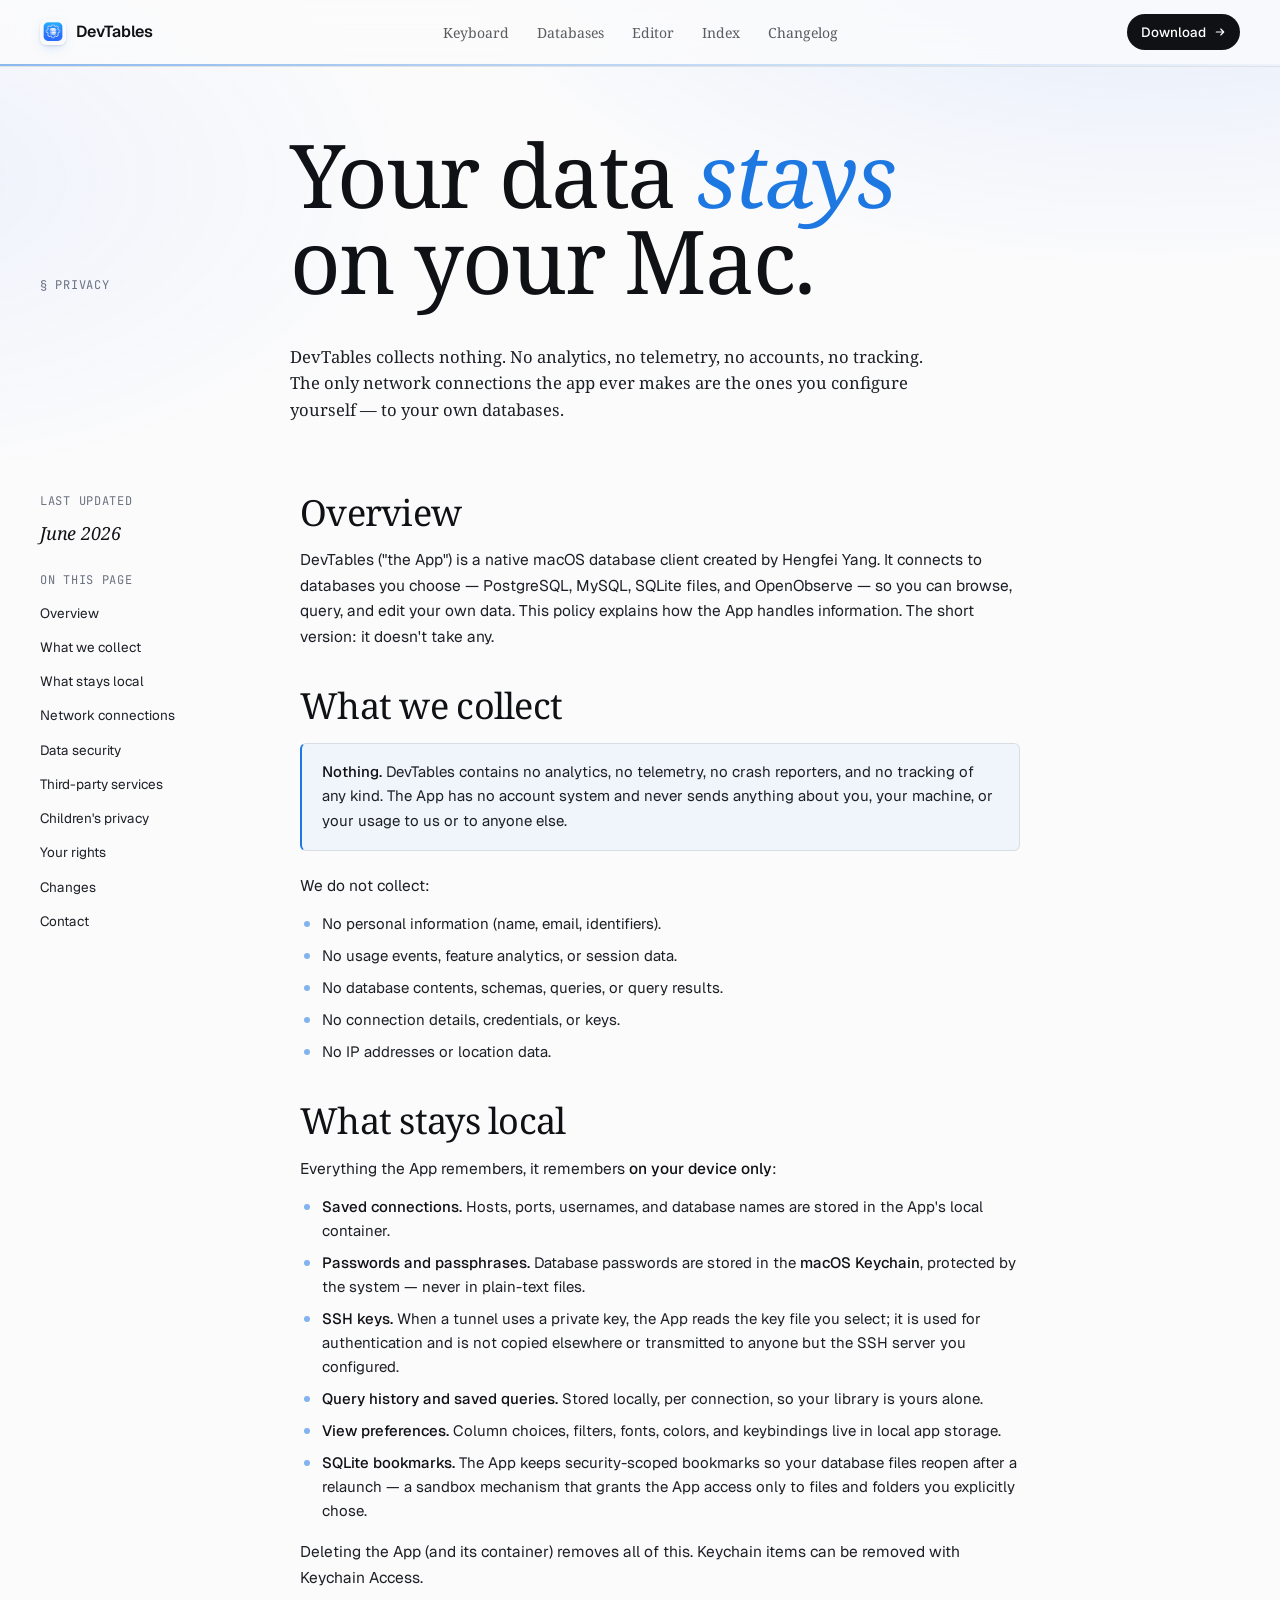
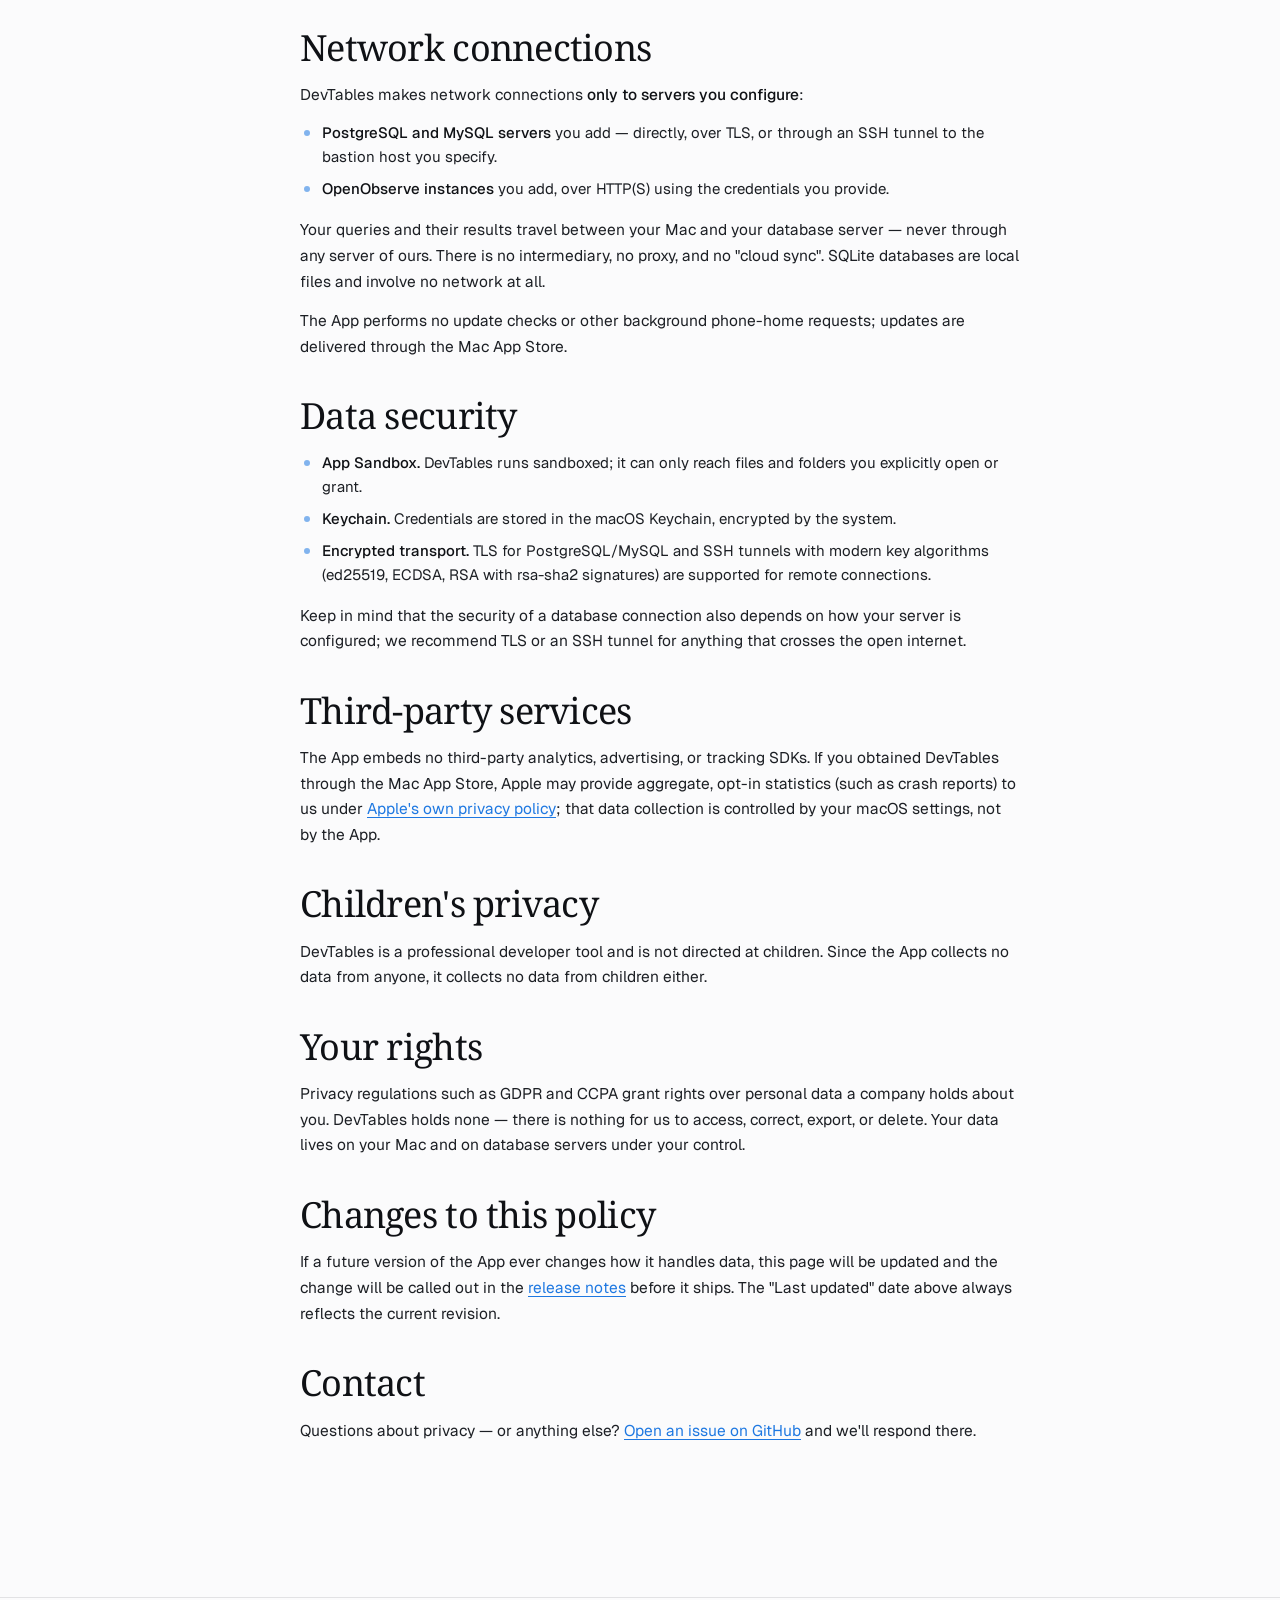
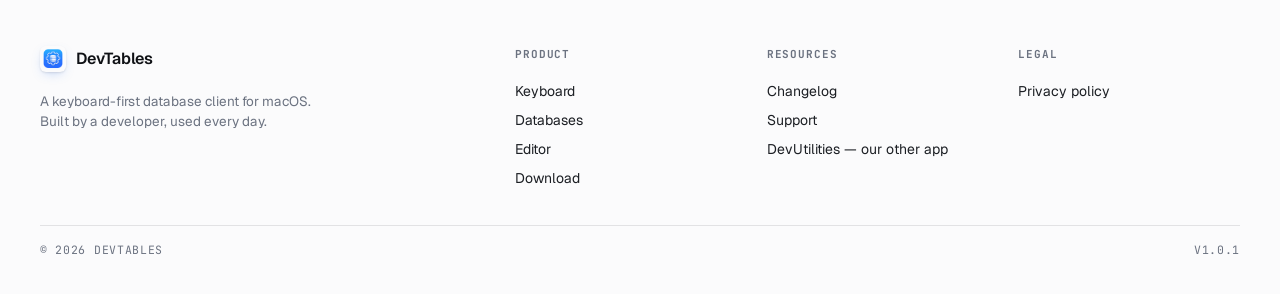
==== privacy_policy.html @ 797a435f "release website" ====
<!doctype html>
<html lang="en">
<head>
  <meta charset="utf-8" />
  <meta name="viewport" content="width=device-width, initial-scale=1" />
  <title>Privacy Policy — DevTables</title>
  <link rel="icon" type="image/png" href="images/favicon.png" />
  <meta name="description" content="Privacy Policy for DevTables — the app collects nothing. Your connections, queries, and data stay on your Mac." />

  <link rel="preconnect" href="https://fonts.googleapis.com" />
  <link rel="preconnect" href="https://fonts.gstatic.com" crossorigin />
  <link rel="stylesheet" href="https://fonts.googleapis.com/css2?family=Noto+Serif:ital,wght@0,400..700;1,400..700&family=Geist:wght@400;500;600&family=JetBrains+Mono:wght@400;500&display=swap" />
  <link rel="stylesheet" href="css/style.css" />
</head>
<body>
  <!-- ─── Nav ─────────────────────────────────────────────────────────── -->
  <header class="nav nav-static">
    <div class="nav-inner">
      <a href="index.html" class="logo" aria-label="DevTables home">
        <img src="images/icon.png" alt="" width="26" height="26" class="logo-img" />
        <span>DevTables</span>
      </a>
      <nav class="nav-links" aria-label="Primary">
        <a href="index.html#keyboard">Keyboard</a>
        <a href="index.html#databases">Databases</a>
        <a href="index.html#editor">Editor</a>
        <a href="index.html#features">Index</a>
        <a href="release-notes.html">Changelog</a>
      </nav>
      <div class="nav-cta">
        <a href="index.html#download" class="nav-pill">
          <span>Download</span>
          <svg viewBox="0 0 16 16" width="12" height="12" aria-hidden="true">
            <path d="M3 8h10M9 4l4 4-4 4" stroke="currentColor" stroke-width="1.5" fill="none" stroke-linecap="round" stroke-linejoin="round" />
          </svg>
        </a>
      </div>
    </div>
    <div class="nav-progress"></div>
  </header>

  <!-- ─── Page head ───────────────────────────────────────────────────── -->
  <section class="page-head">
    <div class="page-eyebrow">§ Privacy</div>
    <h1 class="page-h">Your data <em>stays</em> on your Mac.</h1>
  </section>
  <div class="page-sub">
    <div></div>
    <p>DevTables collects nothing. No analytics, no telemetry, no accounts, no tracking. The only network connections the app ever makes are the ones you configure yourself — to your own databases.</p>
  </div>

  <main class="page-body">
    <div class="prose">

      <!-- ── Sticky TOC ──────────────────────────────────────────── -->
      <aside class="prose-aside" aria-label="On this page">
        <span class="aside-h">Last updated</span>
        <span style="color:var(--ink); text-transform:none; font-family:var(--serif); font-style:italic; font-size:18px; letter-spacing:-0.01em;">June 2026</span>
        <span class="aside-h" style="margin-top:18px;">On this page</span>
        <a href="#overview">Overview</a>
        <a href="#collection">What we collect</a>
        <a href="#local">What stays local</a>
        <a href="#network">Network connections</a>
        <a href="#security">Data security</a>
        <a href="#third">Third-party services</a>
        <a href="#children">Children's privacy</a>
        <a href="#rights">Your rights</a>
        <a href="#changes">Changes</a>
        <a href="#contact">Contact</a>
      </aside>

      <!-- ── Body ────────────────────────────────────────────────── -->
      <div class="prose-content">

        <h2 id="overview">Overview</h2>
        <p>DevTables ("the App") is a native macOS database client created by Hengfei Yang. It connects to databases you choose — PostgreSQL, MySQL, SQLite files, and OpenObserve — so you can browse, query, and edit your own data. This policy explains how the App handles information. The short version: it doesn't take any.</p>

        <h2 id="collection">What we collect</h2>
        <div class="prose-callout">
          <p><strong>Nothing.</strong> DevTables contains no analytics, no telemetry, no crash reporters, and no tracking of any kind. The App has no account system and never sends anything about you, your machine, or your usage to us or to anyone else.</p>
        </div>
        <p>We do not collect:</p>
        <ul>
          <li>No personal information (name, email, identifiers).</li>
          <li>No usage events, feature analytics, or session data.</li>
          <li>No database contents, schemas, queries, or query results.</li>
          <li>No connection details, credentials, or keys.</li>
          <li>No IP addresses or location data.</li>
        </ul>

        <h2 id="local">What stays local</h2>
        <p>Everything the App remembers, it remembers <strong>on your device only</strong>:</p>
        <ul>
          <li><strong>Saved connections.</strong> Hosts, ports, usernames, and database names are stored in the App's local container.</li>
          <li><strong>Passwords and passphrases.</strong> Database passwords are stored in the <strong>macOS Keychain</strong>, protected by the system — never in plain-text files.</li>
          <li><strong>SSH keys.</strong> When a tunnel uses a private key, the App reads the key file you select; it is used for authentication and is not copied elsewhere or transmitted to anyone but the SSH server you configured.</li>
          <li><strong>Query history and saved queries.</strong> Stored locally, per connection, so your library is yours alone.</li>
          <li><strong>View preferences.</strong> Column choices, filters, fonts, colors, and keybindings live in local app storage.</li>
          <li><strong>SQLite bookmarks.</strong> The App keeps security-scoped bookmarks so your database files reopen after a relaunch — a sandbox mechanism that grants the App access only to files and folders you explicitly chose.</li>
        </ul>
        <p>Deleting the App (and its container) removes all of this. Keychain items can be removed with Keychain Access.</p>

        <h2 id="network">Network connections</h2>
        <p>DevTables makes network connections <strong>only to servers you configure</strong>:</p>
        <ul>
          <li><strong>PostgreSQL and MySQL servers</strong> you add — directly, over TLS, or through an SSH tunnel to the bastion host you specify.</li>
          <li><strong>OpenObserve instances</strong> you add, over HTTP(S) using the credentials you provide.</li>
        </ul>
        <p>Your queries and their results travel between your Mac and your database server — never through any server of ours. There is no intermediary, no proxy, and no "cloud sync". SQLite databases are local files and involve no network at all.</p>
        <p>The App performs no update checks or other background phone-home requests; updates are delivered through the Mac App Store.</p>

        <h2 id="security">Data security</h2>
        <ul>
          <li><strong>App Sandbox.</strong> DevTables runs sandboxed; it can only reach files and folders you explicitly open or grant.</li>
          <li><strong>Keychain.</strong> Credentials are stored in the macOS Keychain, encrypted by the system.</li>
          <li><strong>Encrypted transport.</strong> TLS for PostgreSQL/MySQL and SSH tunnels with modern key algorithms (ed25519, ECDSA, RSA with rsa-sha2 signatures) are supported for remote connections.</li>
        </ul>
        <p>Keep in mind that the security of a database connection also depends on how your server is configured; we recommend TLS or an SSH tunnel for anything that crosses the open internet.</p>

        <h2 id="third">Third-party services</h2>
        <p>The App embeds no third-party analytics, advertising, or tracking SDKs. If you obtained DevTables through the Mac App Store, Apple may provide aggregate, opt-in statistics (such as crash reports) to us under <a href="https://www.apple.com/legal/privacy/">Apple's own privacy policy</a>; that data collection is controlled by your macOS settings, not by the App.</p>

        <h2 id="children">Children's privacy</h2>
        <p>DevTables is a professional developer tool and is not directed at children. Since the App collects no data from anyone, it collects no data from children either.</p>

        <h2 id="rights">Your rights</h2>
        <p>Privacy regulations such as GDPR and CCPA grant rights over personal data a company holds about you. DevTables holds none — there is nothing for us to access, correct, export, or delete. Your data lives on your Mac and on database servers under your control.</p>

        <h2 id="changes">Changes to this policy</h2>
        <p>If a future version of the App ever changes how it handles data, this page will be updated and the change will be called out in the <a href="release-notes.html">release notes</a> before it ships. The "Last updated" date above always reflects the current revision.</p>

        <h2 id="contact">Contact</h2>
        <p>Questions about privacy — or anything else? <a href="https://github.com/hengfeiyang/DevTables/issues">Open an issue on GitHub</a> and we'll respond there.</p>

      </div>
    </div>
  </main>

  <!-- ─── Footer ──────────────────────────────────────────────────────── -->
  <footer class="foot">
    <div class="foot-inner">
      <div class="foot-brand">
        <a href="index.html" class="logo">
          <img src="images/icon.png" alt="" width="26" height="26" class="logo-img" />
          <span>DevTables</span>
        </a>
        <p>A keyboard-first database client for macOS.<br />Built by a developer, used every day.</p>
      </div>
      <div class="foot-cols">
        <div>
          <h5>Product</h5>
          <a href="index.html#keyboard">Keyboard</a>
          <a href="index.html#databases">Databases</a>
          <a href="index.html#editor">Editor</a>
          <a href="index.html#download">Download</a>
        </div>
        <div>
          <h5>Resources</h5>
          <a href="release-notes.html">Changelog</a>
          <a href="https://github.com/hengfeiyang/DevTables/issues">Support</a>
          <a href="https://apps.apple.com/app/devutilities/id6753612551">DevUtilities — our other app</a>
        </div>
        <div>
          <h5>Legal</h5>
          <a href="privacy_policy.html">Privacy policy</a>
        </div>
      </div>
    </div>
    <div class="foot-rule"></div>
    <div class="foot-bottom">
      <span>© 2026 DevTables</span>
      <span>v1.0.1</span>
    </div>
  </footer>

  <script src="js/main.js"></script>
</body>
</html>
---- css/style.css ----
/* ─── DevTables · Editorial, keyboard-first ────────────────────────────── */

:root {
  --bg:        #fbfbfc;
  --bg-2:      #f3f4f6;
  --bg-3:      #ebecef;
  --ink:       #0f1115;
  --ink-2:     #1c1f24;
  --muted:     #6b7280;
  --hair:      rgba(15, 17, 21, 0.10);
  --hair-2:    rgba(15, 17, 21, 0.05);
  --paper:     #ffffff;
  --accent:    oklch(58% 0.18 256);
  --accent-2:  oklch(47% 0.17 256);
  --ok:        oklch(62% 0.15 155);
  --serif:     "Noto Serif", "Cambria", "Iowan Old Style", Georgia, serif;
  --sans:      "Geist", -apple-system, BlinkMacSystemFont, "Helvetica Neue", sans-serif;
  --mono:      "JetBrains Mono", ui-monospace, "SF Mono", Menlo, monospace;
  --rad: 15px;
}

* { box-sizing: border-box; }
html, body { margin: 0; padding: 0; }
body {
  background: var(--bg);
  color: var(--ink);
  font-family: var(--serif);
  font-size: 17px;
  line-height: 1.5;
  font-feature-settings: "ss01", "cv11";
  -webkit-font-smoothing: antialiased;
  text-rendering: optimizeLegibility;
  overflow-x: hidden;
}
::selection { background: var(--accent); color: var(--paper); }

body::before {
  content: "";
  position: fixed;
  inset: 0;
  pointer-events: none;
  background:
    radial-gradient(1200px 600px at 90% -10%, rgba(56, 124, 240, 0.12), transparent 60%),
    radial-gradient(900px 500px at -10% 20%, rgba(56, 124, 240, 0.07), transparent 60%);
  z-index: 0;
}
main { position: relative; z-index: 1; }

/* ─── Keycaps ───────────────────────────────────────────────────────────── */
kbd, .kbd {
  display: inline-block;
  font-family: var(--mono);
  font-size: 11px;
  line-height: 1;
  color: var(--ink-2);
  background: var(--paper);
  border: 0.5px solid var(--hair);
  border-bottom-width: 2px;
  border-radius: 5px;
  padding: 4px 6px 3px;
  vertical-align: middle;
  white-space: nowrap;
}

/* ─── Nav ───────────────────────────────────────────────────────────────── */
.nav {
  position: sticky;
  top: 0;
  z-index: 50;
  backdrop-filter: blur(18px) saturate(140%);
  -webkit-backdrop-filter: blur(18px) saturate(140%);
  background: color-mix(in oklab, var(--bg) 78%, transparent);
  border-bottom: 0.5px solid var(--hair);
}
.nav-inner {
  max-width: 1280px;
  margin: 0 auto;
  padding: 14px 40px;
  display: flex; align-items: center; justify-content: space-between; gap: 30px;
}
.logo {
  display: inline-flex; align-items: center; gap: 10px;
  text-decoration: none; color: var(--ink);
  font-family: var(--sans); font-weight: 600; letter-spacing: -0.005em;
  font-size: 16px;
}
.logo-img {
  border-radius: 6px;
  display: block;
  box-shadow: 0 1px 2px rgba(26,24,21,0.10), 0 4px 12px -4px rgba(56,124,240,0.35);
}
.nav-links {
  display: flex; gap: 28px;
  font-size: 14px;
}
.nav-links a {
  color: var(--ink-2); text-decoration: none;
  opacity: .72; transition: opacity .15s;
}
.nav-links a:hover { opacity: 1; }
.nav-cta { display: flex; align-items: center; gap: 10px; }
.nav-kbd {
  display: inline-flex; align-items: center; gap: 8px;
  border: 0; background: transparent; cursor: pointer;
  font-family: var(--sans); font-size: 13px; color: var(--muted);
  padding: 6px 8px; border-radius: 8px;
  transition: background .15s, color .15s;
}
.nav-kbd:hover { background: var(--bg-2); color: var(--ink); }
.nav-pill {
  display: inline-flex; align-items: center; gap: 8px;
  padding: 8px 14px; border-radius: 999px;
  background: var(--ink); color: var(--paper);
  text-decoration: none; font-family: var(--sans); font-size: 13.5px; font-weight: 500;
  transition: transform .12s, background .12s;
}
.nav-pill:hover { transform: translateY(-1px); background: var(--ink-2); }
.nav-progress {
  height: 2px; background: var(--accent);
  transform-origin: 0 50%; transition: transform .1s linear;
  transform: scaleX(0);
}
.nav-static .nav-progress {
  background: linear-gradient(90deg, var(--accent), color-mix(in oklab, var(--accent) 10%, transparent));
  transform: scaleX(1);
  opacity: 0.5;
}
@media (max-width: 720px) {
  .nav-inner { padding: 12px 22px; }
  .nav-links, .nav-kbd { display: none; }
}

/* ─── Hero ──────────────────────────────────────────────────────────────── */
.hero {
  max-width: 1280px;
  margin: 0 auto;
  padding: 72px 40px 48px;
  display: grid;
  grid-template-columns: 1fr;
  gap: 36px;
  position: relative;
  z-index: 1;
}
.hero-meta {
  display: inline-flex; align-items: center; gap: 8px;
  font-family: var(--mono); font-size: 12px; color: var(--muted);
  text-transform: uppercase; letter-spacing: 0.06em;
}
.hero-meta span { min-width: 0; }
.meta-dot { flex: none; }
.meta-dot {
  width: 7px; height: 7px; border-radius: 50%;
  background: var(--accent);
  box-shadow: 0 0 0 4px color-mix(in oklab, var(--accent) 25%, transparent);
  animation: pulse 2.4s ease-in-out infinite;
}
@keyframes pulse {
  0%, 100% { box-shadow: 0 0 0 4px color-mix(in oklab, var(--accent) 25%, transparent); }
  50%      { box-shadow: 0 0 0 8px color-mix(in oklab, var(--accent) 0%, transparent); }
}
.hero-h {
  font-family: var(--serif);
  font-weight: 400;
  font-size: clamp(44px, 8.2vw, 104px);
  line-height: 1.04;
  letter-spacing: -0.025em;
  margin: 0;
  color: var(--ink);
  text-wrap: balance;
}
.hero-h em {
  font-style: italic;
  color: var(--accent);
}
.hero-sub {
  display: grid; grid-template-columns: minmax(0, 1fr) auto; gap: 40px;
  align-items: end; max-width: 1040px;
  border-top: 0.5px solid var(--hair);
  padding-top: 28px;
}
.hero-sub p {
  margin: 0;
  font-size: clamp(16px, 1.5vw, 19px);
  line-height: 1.55;
  color: var(--ink-2);
  max-width: 580px;
  text-wrap: pretty;
}
.hero-rot {
  display: flex; flex-direction: column; gap: 4px;
  font-family: var(--mono); font-size: 12px;
  text-align: right;
}
.rot-label { color: var(--muted); text-transform: uppercase; letter-spacing: 0.06em; }
.rot-value {
  font-family: var(--serif); font-style: italic; font-size: 22px;
  color: var(--accent); letter-spacing: -0.01em;
  animation: rot-fade .5s ease;
  white-space: nowrap;
}
@keyframes rot-fade {
  from { opacity: 0; transform: translateY(6px); }
  to   { opacity: 1; transform: translateY(0); }
}
.hero-actions { display: flex; flex-wrap: wrap; gap: 14px; align-items: center; }
.btn-primary {
  display: inline-flex; align-items: center; gap: 10px;
  padding: 14px 22px; border-radius: 999px;
  background: var(--ink); color: var(--paper);
  text-decoration: none; font-family: var(--sans); font-weight: 500; font-size: 15px;
  border: 0; cursor: pointer;
  transition: transform .12s, background .12s;
}
.btn-primary:hover { transform: translateY(-1px); background: var(--ink-2); }
.btn-primary.lg { padding: 16px 26px; font-size: 16px; }
.btn-ghost {
  display: inline-flex; align-items: center; gap: 8px;
  padding: 14px 22px; border-radius: 999px;
  border: 0.5px solid var(--hair);
  color: var(--ink); background: transparent;
  text-decoration: none; font-family: var(--sans); font-weight: 500; font-size: 15px; cursor: pointer;
  transition: background .12s, border-color .12s;
}
.btn-ghost:hover { background: var(--bg-2); border-color: rgba(26,24,21,0.22); }
.btn-ghost.lg { padding: 16px 26px; font-size: 16px; }
.btn-ghost .kbd { margin-left: 2px; }

.hero-foot {
  display: grid; grid-template-columns: repeat(4, 1fr);
  gap: 24px;
  border-top: 0.5px solid var(--hair);
  padding-top: 28px;
  margin-top: 8px;
}
.hero-foot > div { display: flex; flex-direction: column; gap: 4px; }
.foot-num { font-family: var(--serif); font-size: 30px; line-height: 1; letter-spacing: -0.02em; color: var(--ink); }
.foot-lbl { font-family: var(--sans); font-size: 13px; color: var(--muted); }

@media (max-width: 720px) {
  .hero { padding: 52px 22px 36px; gap: 28px; }
  .hero-h br { display: none; }
  .hero-sub { grid-template-columns: 1fr; gap: 18px; align-items: start; }
  .hero-rot { text-align: left; }
  .hero-foot { grid-template-columns: repeat(2, 1fr); gap: 20px; }
}

/* ─── App window mock ───────────────────────────────────────────────────── */
.stage {
  max-width: 1280px;
  margin: 0 auto;
  padding: 8px 40px 24px;
  position: relative;
  z-index: 1;
}
.appwin {
  position: relative;
  border-radius: 14px;
  border: 0.5px solid var(--hair);
  background: var(--paper);
  overflow: hidden;
  box-shadow:
    0 1px 0 rgba(0,0,0,0.02),
    0 32px 64px -20px color-mix(in oklab, var(--accent) 24%, transparent),
    0 10px 28px -10px rgba(15,17,21,0.12);
  font-family: var(--sans);
}
.aw-titlebar {
  display: flex; align-items: center; gap: 14px;
  padding: 10px 14px;
  border-bottom: 0.5px solid var(--hair);
  background: var(--bg-2);
}
.aw-lights { display: flex; gap: 7px; }
.aw-lights span { width: 11px; height: 11px; border-radius: 50%; background: var(--bg-3); border: 0.5px solid var(--hair); }
.aw-lights span:nth-child(1) { background: #f6605c; border-color: #e0443e; }
.aw-lights span:nth-child(2) { background: #fbbf3f; border-color: #dea123; }
.aw-lights span:nth-child(3) { background: #44c648; border-color: #1eac29; }
.aw-title {
  flex: 1; text-align: center;
  font-size: 12.5px; color: var(--muted);
  white-space: nowrap; overflow: hidden; text-overflow: ellipsis;
}
.aw-title strong { color: var(--ink-2); font-weight: 500; }
.aw-conn {
  display: inline-flex; align-items: center; gap: 6px;
  font-family: var(--mono); font-size: 10.5px;
  color: var(--muted); text-transform: uppercase; letter-spacing: 0.05em;
}
.aw-conn::before {
  content: ""; width: 6px; height: 6px; border-radius: 50%;
  background: var(--ok);
}
.aw-body {
  display: grid;
  grid-template-columns: 208px minmax(0, 1fr);
  min-height: 430px;
}
.aw-side {
  border-right: 0.5px solid var(--hair);
  background: color-mix(in oklab, var(--bg-2) 60%, var(--paper));
  padding: 12px 8px;
  display: flex; flex-direction: column; gap: 2px;
}
.aw-side-h {
  font-family: var(--mono); font-size: 10px;
  color: var(--muted); text-transform: uppercase; letter-spacing: 0.08em;
  padding: 4px 10px 8px;
}
.aw-tbl {
  display: flex; align-items: center; gap: 8px;
  padding: 5px 10px;
  border-radius: 6px;
  font-size: 13px; color: var(--ink-2);
}
.aw-tbl svg { color: var(--muted); flex: none; }
.aw-tbl.on { background: color-mix(in oklab, var(--accent) 14%, transparent); color: var(--accent-2); font-weight: 500; }
.aw-tbl.on svg { color: var(--accent); }
.aw-main { display: flex; flex-direction: column; min-width: 0; }
.aw-tabs {
  display: flex; gap: 2px;
  padding: 8px 10px 0;
  border-bottom: 0.5px solid var(--hair);
}
.aw-tab {
  padding: 7px 14px 8px;
  font-size: 12.5px; color: var(--muted);
  border: 0.5px solid transparent; border-bottom: 0;
  border-radius: 8px 8px 0 0;
  white-space: nowrap;
}
.aw-tab.on {
  background: var(--paper);
  border-color: var(--hair);
  color: var(--ink);
  position: relative;
  top: 0.5px;
}
.aw-grid { flex: 1; overflow: hidden; }
.aw-grid table {
  width: 100%;
  border-collapse: collapse;
  font-family: var(--mono); font-size: 12px;
}
.aw-grid th {
  font-family: var(--sans); font-size: 11px; font-weight: 500;
  color: var(--muted); text-align: left;
  text-transform: uppercase; letter-spacing: 0.05em;
  padding: 8px 14px;
  border-bottom: 0.5px solid var(--hair);
  background: color-mix(in oklab, var(--bg-2) 50%, var(--paper));
  white-space: nowrap;
}
.aw-grid td {
  padding: 7px 14px;
  border-bottom: 0.5px solid var(--hair-2);
  color: var(--ink-2);
  white-space: nowrap; overflow: hidden; text-overflow: ellipsis;
  max-width: 220px;
}
.aw-grid tr.sel td {
  background: color-mix(in oklab, var(--accent) 12%, transparent);
  color: var(--ink);
}
.aw-grid .null { color: var(--muted); font-style: italic; }
.aw-grid .num { color: var(--accent-2); }
.aw-status {
  display: flex; justify-content: space-between; gap: 16px;
  padding: 7px 14px;
  border-top: 0.5px solid var(--hair);
  font-family: var(--mono); font-size: 10.5px;
  color: var(--muted); letter-spacing: 0.03em;
  background: color-mix(in oklab, var(--bg-2) 50%, var(--paper));
}
.stage-hint {
  margin: 16px auto 0;
  text-align: center;
  font-family: var(--mono); font-size: 12px;
  color: var(--muted); text-transform: uppercase; letter-spacing: 0.06em;
}
.stage-hint .kbd { text-transform: none; }

@media (max-width: 880px) {
  .aw-body { grid-template-columns: 1fr; }
  .aw-side { display: none; }
  .aw-hide-1 { display: none; }
}
@media (max-width: 560px) {
  .stage { padding: 0 22px 16px; }
  .aw-hide-2 { display: none; }
  .aw-conn { display: none; }
}

/* ─── Command palette (live demo) ───────────────────────────────────────── */
.palette {
  position: absolute;
  top: 52px; left: 50%;
  transform: translateX(-50%);
  width: min(480px, calc(100% - 32px));
  background: color-mix(in oklab, var(--paper) 92%, transparent);
  backdrop-filter: blur(14px) saturate(140%);
  -webkit-backdrop-filter: blur(14px) saturate(140%);
  border: 0.5px solid var(--hair);
  border-radius: 12px;
  box-shadow:
    0 0 0 0.5px rgba(15,17,21,0.04),
    0 24px 60px -12px rgba(15,17,21,0.35),
    0 8px 20px -8px rgba(15,17,21,0.18);
  overflow: hidden;
  font-family: var(--sans);
  transition: box-shadow .25s;
}
.palette.flash {
  box-shadow:
    0 0 0 2px color-mix(in oklab, var(--accent) 60%, transparent),
    0 24px 60px -12px rgba(15,17,21,0.35);
}
.pal-input {
  display: flex; align-items: center; gap: 10px;
  padding: 11px 14px;
  border-bottom: 0.5px solid var(--hair);
  color: var(--muted);
}
.pal-input svg { flex: none; }
.pal-input input {
  flex: 1; border: 0; outline: 0; background: transparent;
  font-family: var(--sans); font-size: 14px; color: var(--ink);
  min-width: 0;
}
.pal-input input::placeholder { color: var(--muted); }
.pal-list {
  max-height: 248px;
  overflow-y: auto;
  padding: 6px;
}
.pal-item {
  display: flex; align-items: center; justify-content: space-between; gap: 14px;
  padding: 8px 10px;
  border-radius: 7px;
  font-size: 13.5px; color: var(--ink-2);
  cursor: pointer;
}
.pal-item .pal-name b { font-weight: 600; color: var(--accent-2); }
.pal-item.on { background: color-mix(in oklab, var(--accent) 13%, transparent); color: var(--ink); }
.pal-item .kbd { flex: none; opacity: 0.85; }
.pal-empty {
  padding: 20px 12px; text-align: center;
  font-size: 13px; color: var(--muted);
}
.pal-foot {
  display: flex; gap: 16px; justify-content: flex-end;
  padding: 8px 14px;
  border-top: 0.5px solid var(--hair);
  font-family: var(--mono); font-size: 10.5px;
  color: var(--muted); letter-spacing: 0.03em;
}
.pal-foot b { color: var(--ink-2); font-weight: 500; }

/* ─── Section heads ─────────────────────────────────────────────────────── */
.section-head {
  display: grid;
  grid-template-columns: 220px 1fr;
  gap: 30px;
  align-items: start;
  padding: 12px 0 28px;
  border-top: 0.5px solid var(--hair);
}
.section-eyebrow {
  font-family: var(--mono); font-size: 12px;
  color: var(--muted); text-transform: uppercase; letter-spacing: 0.06em;
  padding-top: 8px;
}
.section-h {
  margin: 0;
  font-family: var(--serif); font-weight: 400;
  font-size: clamp(32px, 4.5vw, 56px);
  line-height: 1.05;
  letter-spacing: -0.02em;
  color: var(--ink);
  text-wrap: balance;
}
.section-h em { font-style: italic; color: var(--accent); }
.section-h .muted { color: var(--muted); }
@media (max-width: 720px) {
  .section-head { grid-template-columns: 1fr; gap: 14px; padding: 12px 0 20px; }
}

.section {
  max-width: 1280px;
  margin: 0 auto;
  padding: 60px 40px;
  position: relative;
  z-index: 1;
}
@media (max-width: 720px) { .section { padding: 44px 22px; } }
section[id] { scroll-margin-top: 80px; }

/* ─── Keyboard capabilities (caps grid) ─────────────────────────────────── */
.caps {
  display: grid;
  grid-template-columns: repeat(2, minmax(0, 1fr));
  gap: 0;
  border-top: 0.5px solid var(--hair);
}
.cap {
  display: grid;
  grid-template-columns: 36px 1fr;
  gap: 18px;
  padding: 24px 28px 24px 0;
  border-bottom: 0.5px solid var(--hair);
}
.cap:nth-child(2n) { padding-left: 28px; padding-right: 0; border-left: 0.5px solid var(--hair); }
.cap-n {
  font-family: var(--serif); font-style: italic; font-weight: 400;
  font-size: 22px; line-height: 1; letter-spacing: -0.01em;
  color: var(--accent);
  padding-top: 2px;
}
.cap-body h4 {
  display: flex; align-items: center; gap: 10px; flex-wrap: wrap;
  font-family: var(--sans); font-weight: 500;
  font-size: 16px; letter-spacing: -0.005em;
  color: var(--ink);
  margin: 0 0 6px;
}
.cap-body p {
  margin: 0;
  font-family: var(--sans);
  color: var(--ink-2);
  font-size: 14.5px; line-height: 1.55;
  max-width: 520px;
}
.cap-body code {
  font-family: var(--mono); font-size: 0.9em;
  background: var(--bg-2);
  border: 0.5px solid var(--hair);
  border-radius: 4px;
  padding: 1px 5px;
  color: var(--ink);
}
@media (max-width: 880px) {
  .caps { grid-template-columns: 1fr; }
  .cap, .cap:nth-child(2n) { padding: 18px 0; border-left: 0; }
}

/* ─── Keys strip ────────────────────────────────────────────────────────── */
.keys {
  display: flex; flex-wrap: wrap; gap: 10px 26px;
  padding: 26px 0 6px;
}
.key-pair {
  display: inline-flex; align-items: baseline; gap: 9px;
  font-family: var(--sans); font-size: 13px; color: var(--muted);
}
.key-pair .kbd { font-size: 11.5px; }
.keys-note {
  margin: 18px 0 0;
  font-family: var(--mono); font-size: 11.5px;
  color: var(--muted); text-transform: uppercase; letter-spacing: 0.06em;
}

/* ─── Database matrix ───────────────────────────────────────────────────── */
.dbm-wrap { overflow-x: auto; border-top: 0.5px solid var(--hair); }
.dbm {
  width: 100%;
  border-collapse: collapse;
  min-width: 760px;
}
.dbm th {
  font-family: var(--mono); font-size: 11px; font-weight: 400;
  color: var(--muted); text-transform: uppercase; letter-spacing: 0.08em;
  text-align: left;
  padding: 16px 18px 14px;
  border-bottom: 0.5px solid var(--hair);
}
.dbm th:first-child { padding-left: 0; }
.dbm td {
  padding: 22px 18px;
  border-bottom: 0.5px solid var(--hair);
  font-family: var(--sans); font-size: 14px;
  color: var(--ink-2);
  vertical-align: middle;
}
.dbm td:first-child { padding-left: 0; }
.dbm-engine {
  font-family: var(--serif); font-size: 24px; font-weight: 400;
  letter-spacing: -0.015em; color: var(--ink);
  line-height: 1.1;
}
.dbm-engine small {
  display: block;
  font-family: var(--mono); font-size: 10.5px;
  color: var(--muted); text-transform: uppercase; letter-spacing: 0.06em;
  margin-top: 5px;
}
.dbm-yes {
  display: inline-flex; align-items: center; gap: 7px;
  color: var(--ink);
}
.dbm-yes::before {
  content: ""; width: 7px; height: 7px; border-radius: 50%;
  background: var(--accent);
}
.dbm-part {
  display: inline-flex; align-items: center; gap: 7px;
  color: var(--muted);
}
.dbm-part::before {
  content: ""; width: 7px; height: 7px; border-radius: 50%;
  background: color-mix(in oklab, var(--accent) 45%, var(--bg));
  outline: 0.5px solid var(--accent);
}
.dbm-no { color: var(--hair); }
.dbm-note { font-size: 13px; color: var(--muted); max-width: 230px; }
.dbm-foot {
  margin: 20px 0 0;
  font-family: var(--sans); font-size: 13.5px; color: var(--muted);
  line-height: 1.6; max-width: 760px;
}
.dbm-foot strong { color: var(--ink-2); font-weight: 500; }

/* ─── Spotlight (editor / safety) ───────────────────────────────────────── */
.spotlight-grid {
  display: grid; grid-template-columns: minmax(0, 1.15fr) minmax(340px, 1fr);
  gap: 56px;
  align-items: start;
}
.spotlight-grid.flip { grid-template-columns: minmax(340px, 1fr) minmax(0, 1.15fr); }
.spotlight-grid.flip .spotlight-notes { order: -1; }
@media (max-width: 960px) {
  .spotlight-grid, .spotlight-grid.flip { grid-template-columns: 1fr; gap: 36px; }
  .spotlight-grid.flip .spotlight-notes { order: 0; }
}
.spotlight-notes {
  margin: 0; padding: 0;
  display: flex; flex-direction: column;
  border-top: 0.5px solid var(--hair);
  min-width: 0;
}
.note {
  display: grid;
  grid-template-columns: 48px minmax(0, 1fr);
  gap: 18px;
  align-items: start;
  padding: 22px 0;
  border-bottom: 0.5px solid var(--hair);
  position: relative;
  min-width: 0;
}
.note::before {
  content: ""; position: absolute;
  left: 0; right: 0; bottom: -0.5px;
  height: 1.5px;
  background: var(--accent);
  transform: scaleX(0); transform-origin: 0 50%;
  transition: transform .35s cubic-bezier(.2,.7,.3,1);
}
.note:hover::before { transform: scaleX(1); }
.note-body { min-width: 0; }
.note-mark {
  font-family: var(--serif); font-style: italic; font-weight: 400;
  font-size: 22px; line-height: 1; color: var(--accent);
  padding-top: 4px;
}
.note h4 {
  font-family: var(--serif); font-weight: 400; font-size: 22px;
  letter-spacing: -0.01em; margin: 0 0 6px; color: var(--ink);
  text-wrap: balance;
}
.note h4 .kbd { margin-left: 6px; }
.note p {
  margin: 0; font-family: var(--sans); font-size: 14.5px; color: var(--muted); line-height: 1.55;
  text-wrap: pretty;
}
@media (max-width: 520px) {
  .note { grid-template-columns: 40px minmax(0, 1fr); gap: 14px; }
  .note-mark { font-size: 18px; }
}

/* ─── SQL editor mock ───────────────────────────────────────────────────── */
.editor-mock {
  position: relative;
  border: 0.5px solid var(--hair);
  border-radius: var(--rad);
  background: var(--paper);
  overflow: hidden;
  box-shadow:
    0 1px 0 rgba(0,0,0,0.02),
    0 24px 48px -16px color-mix(in oklab, var(--accent) 22%, transparent),
    0 8px 24px -8px rgba(15,17,21,0.10);
}
.em-bar {
  display: flex; align-items: center; gap: 10px;
  padding: 9px 14px;
  border-bottom: 0.5px solid var(--hair);
  background: color-mix(in oklab, var(--bg-2) 60%, var(--paper));
  font-family: var(--sans); font-size: 12px; color: var(--muted);
}
.em-bar .kbd { font-size: 10px; }
.em-bar-spacer { flex: 1; }
.em-run {
  display: inline-flex; align-items: center; gap: 6px;
  padding: 4px 11px; border-radius: 999px;
  background: var(--ink); color: var(--paper);
  font-size: 11.5px; font-weight: 500;
}
.em-code {
  margin: 0;
  padding: 18px 0 22px;
  font-family: var(--mono); font-size: 13px; line-height: 1.7;
  overflow-x: auto;
  counter-reset: ln;
}
.em-code .ln {
  display: block;
  padding: 0 18px 0 54px;
  position: relative;
  white-space: pre;
}
.em-code .ln::before {
  counter-increment: ln;
  content: counter(ln);
  position: absolute; left: 0; width: 38px;
  text-align: right;
  color: var(--hair);
  font-size: 11px;
  line-height: inherit;
}
.em-code .sk { color: var(--accent-2); font-weight: 500; }   /* keyword */
.em-code .sf { color: oklch(55% 0.13 310); }                  /* function */
.em-code .ss { color: oklch(52% 0.12 150); }                  /* string */
.em-code .sn { color: oklch(55% 0.15 60); }                   /* number */
.em-code .sc { color: var(--muted); font-style: italic; }     /* comment */
.caret {
  display: inline-block;
  width: 1.5px; height: 1.05em;
  background: var(--accent);
  vertical-align: text-bottom;
  animation: caret-blink 1.1s steps(1) infinite;
}
@keyframes caret-blink { 50% { opacity: 0; } }

.ac-pop {
  position: absolute;
  left: 196px; bottom: 22px;
  width: min(320px, 70%);
  background: var(--paper);
  border: 0.5px solid var(--hair);
  border-radius: 9px;
  box-shadow: 0 16px 40px -10px rgba(15,17,21,0.30), 0 4px 12px -4px rgba(15,17,21,0.12);
  font-family: var(--sans);
  overflow: hidden;
}
.ac-row {
  display: flex; align-items: center; gap: 10px;
  padding: 6px 12px;
  font-family: var(--mono); font-size: 12px; color: var(--ink-2);
}
.ac-row.on { background: color-mix(in oklab, var(--accent) 13%, transparent); }
.ac-row b { font-weight: 600; color: var(--accent-2); }
.ac-type {
  margin-left: auto;
  font-family: var(--mono); font-size: 10px;
  color: var(--muted); text-transform: uppercase; letter-spacing: 0.05em;
}
.ac-kind {
  flex: none;
  width: 16px; height: 16px; border-radius: 4px;
  display: inline-flex; align-items: center; justify-content: center;
  font-family: var(--mono); font-size: 9.5px; font-weight: 600;
  background: color-mix(in oklab, var(--accent) 14%, transparent);
  color: var(--accent-2);
}
.ac-kind.t { background: color-mix(in oklab, var(--ok) 16%, transparent); color: oklch(45% 0.12 155); }
.ac-foot {
  padding: 6px 12px;
  border-top: 0.5px solid var(--hair);
  font-family: var(--mono); font-size: 10px;
  color: var(--muted); letter-spacing: 0.04em; text-transform: uppercase;
}
@media (max-width: 560px) {
  .ac-pop { left: 22px; right: 22px; width: auto; }
}

/* ─── Review changes mock ───────────────────────────────────────────────── */
.review-mock {
  border: 0.5px solid var(--hair);
  border-radius: var(--rad);
  background: var(--paper);
  overflow: hidden;
  box-shadow:
    0 1px 0 rgba(0,0,0,0.02),
    0 24px 48px -16px color-mix(in oklab, var(--accent) 22%, transparent),
    0 8px 24px -8px rgba(15,17,21,0.10);
}
.rv-head {
  display: flex; align-items: baseline; justify-content: space-between; gap: 14px;
  padding: 14px 18px;
  border-bottom: 0.5px solid var(--hair);
}
.rv-head h4 {
  margin: 0;
  font-family: var(--serif); font-weight: 400;
  font-size: 19px; letter-spacing: -0.01em; color: var(--ink);
}
.rv-count {
  font-family: var(--mono); font-size: 10.5px;
  color: var(--muted); text-transform: uppercase; letter-spacing: 0.06em;
}
.rv-sql {
  margin: 0;
  padding: 16px 18px;
  font-family: var(--mono); font-size: 12.5px; line-height: 1.75;
  overflow-x: auto;
  background: color-mix(in oklab, var(--bg-2) 45%, var(--paper));
}
.rv-sql .ln { display: block; white-space: pre; }
.rv-sql .sk { color: var(--accent-2); font-weight: 500; }
.rv-sql .ss { color: oklch(52% 0.12 150); }
.rv-sql .sn { color: oklch(55% 0.15 60); }
.rv-sql .del .sk { color: oklch(55% 0.19 25); }
.rv-actions {
  display: flex; justify-content: flex-end; gap: 10px;
  padding: 12px 18px;
  border-top: 0.5px solid var(--hair);
  font-family: var(--sans);
}
.rv-btn {
  display: inline-flex; align-items: center; gap: 8px;
  padding: 7px 15px; border-radius: 999px;
  font-size: 12.5px; font-weight: 500;
  border: 0.5px solid var(--hair); color: var(--ink-2);
}
.rv-btn.primary { background: var(--ink); color: var(--paper); border-color: var(--ink); }
.rv-btn .kbd { font-size: 10px; border-color: rgba(255,255,255,0.25); background: transparent; color: inherit; }

/* ─── Feature index ─────────────────────────────────────────────────────── */
.tools-controls {
  display: flex; align-items: center; gap: 14px; flex-wrap: wrap;
  margin-bottom: 28px;
}
.search {
  position: relative;
  flex: 1; min-width: 280px; max-width: 480px;
  display: flex; align-items: center; gap: 10px;
  padding: 0 14px;
  background: var(--paper);
  border: 0.5px solid var(--hair);
  border-radius: 999px;
  height: 44px;
  color: var(--muted);
}
.search:focus-within { border-color: var(--accent); color: var(--ink); }
.search input {
  flex: 1; background: transparent; border: 0; outline: 0;
  font-family: var(--sans); font-size: 14.5px; color: var(--ink);
  height: 100%;
}
.search input::placeholder { color: var(--muted); }
.search-clear {
  border: 0; background: transparent; color: var(--muted);
  width: 22px; height: 22px; border-radius: 50%; cursor: pointer;
  font-size: 14px;
}
.search-clear:hover { background: var(--bg-2); color: var(--ink); }

.cats { display: flex; flex-wrap: wrap; gap: 6px; }
.cat {
  display: inline-flex; align-items: center; gap: 8px;
  padding: 8px 14px;
  border-radius: 999px;
  background: transparent;
  border: 0.5px solid var(--hair);
  color: var(--ink-2);
  font-family: var(--sans); font-size: 13.5px; font-weight: 500;
  cursor: pointer;
  transition: all .15s;
}
.cat:hover { border-color: rgba(26,24,21,0.22); background: var(--bg-2); }
.cat.on { background: var(--ink); color: var(--paper); border-color: var(--ink); }
.cat.on .cat-n { color: rgba(250, 247, 240, 0.55); }
.cat-n { font-family: var(--mono); font-size: 11px; color: var(--muted); }

.tools-grid {
  display: grid;
  grid-template-columns: repeat(3, 1fr);
  gap: 0;
  border-top: 0.5px solid var(--hair);
  border-left: 0.5px solid var(--hair);
}
@media (max-width: 960px) { .tools-grid { grid-template-columns: repeat(2, 1fr); } }
@media (max-width: 600px) { .tools-grid { grid-template-columns: 1fr; } }

.tool {
  display: flex; flex-direction: column;
  padding: 26px 26px 22px;
  border-right: 0.5px solid var(--hair);
  border-bottom: 0.5px solid var(--hair);
  color: var(--ink);
  background: transparent;
  position: relative;
  min-height: 196px;
  transition: background .2s;
}
.tool:hover { background: var(--paper); }
.tool::after {
  content: "";
  position: absolute; left: 0; right: 0; bottom: -0.5px;
  height: 2px;
  background: var(--accent);
  transform: scaleX(0); transform-origin: 0 50%;
  transition: transform .25s cubic-bezier(.2,.7,.3,1);
}
.tool:hover::after { transform: scaleX(1); }
.tool-head {
  display: flex; justify-content: space-between; align-items: baseline;
  margin-bottom: 16px;
}
.tool-n {
  font-family: var(--mono); font-size: 11px;
  color: var(--accent); letter-spacing: 0.04em;
}
.tool-cat {
  font-family: var(--mono); font-size: 11px;
  color: var(--muted); text-transform: uppercase; letter-spacing: 0.06em;
}
.tool-name {
  font-family: var(--serif); font-weight: 400;
  font-size: 24px; line-height: 1.12; letter-spacing: -0.015em;
  margin: 0 0 10px;
  color: var(--ink);
}
.tool:hover .tool-name { color: var(--accent-2); }
.tool-blurb {
  margin: 0;
  font-family: var(--sans);
  font-size: 14px; color: var(--muted);
  line-height: 1.5;
  text-wrap: pretty;
}
.tool-foot {
  display: flex; justify-content: space-between; align-items: center;
  margin-top: auto;
  padding-top: 18px;
  font-family: var(--mono); font-size: 11px;
  color: var(--muted); text-transform: uppercase; letter-spacing: 0.06em;
}
.tool-tag::before { content: "● "; color: var(--accent); margin-right: 2px; }
.tools-empty {
  grid-column: 1 / -1;
  padding: 56px 24px;
  text-align: center;
  color: var(--muted);
  border-right: 0.5px solid var(--hair);
  border-bottom: 0.5px solid var(--hair);
}
.tools-empty p { margin: 0 0 14px; font-family: var(--serif); font-size: 22px; color: var(--ink); }

/* ─── Changelog (homepage condensed) ────────────────────────────────────── */
.changes {
  list-style: none; margin: 0; padding: 0;
  border-top: 0.5px solid var(--hair);
}
.changes li {
  display: grid;
  grid-template-columns: 120px 1fr;
  gap: 30px;
  padding: 28px 0;
  border-bottom: 0.5px solid var(--hair);
}
.ver {
  font-family: var(--serif); font-size: 36px;
  color: var(--accent); letter-spacing: -0.02em; line-height: 1;
}
.changes h4 {
  font-family: var(--serif); font-weight: 400; font-size: 24px;
  letter-spacing: -0.015em; margin: 0 0 6px; color: var(--ink);
}
.changes p { margin: 0 0 8px; font-family: var(--sans); font-size: 14.5px; color: var(--ink-2); line-height: 1.55; max-width: 720px; }
.when { font-family: var(--mono); font-size: 11px; color: var(--muted); text-transform: uppercase; letter-spacing: 0.06em; }
@media (max-width: 720px) {
  .changes li { grid-template-columns: 1fr; gap: 8px; }
}

/* ─── Download ──────────────────────────────────────────────────────────── */
.dl-card {
  display: grid; grid-template-columns: 1.2fr 1fr; gap: 60px;
  padding: 60px;
  border-radius: 24px;
  background: var(--paper);
  border: 0.5px solid var(--hair);
  position: relative;
  overflow: hidden;
  box-shadow: 0 30px 80px -30px rgba(26, 24, 21, 0.15);
}
.dl-card::before {
  content: "";
  position: absolute; right: -120px; top: -120px;
  width: 320px; height: 320px;
  background: radial-gradient(circle, color-mix(in oklab, var(--accent) 22%, transparent), transparent 70%);
  filter: blur(20px);
  pointer-events: none;
}
.dl-h {
  font-family: var(--serif); font-weight: 400;
  font-size: clamp(36px, 5vw, 60px);
  line-height: 1.0; letter-spacing: -0.025em; margin: 16px 0 18px;
  text-wrap: balance; color: var(--ink);
}
.dl-h em { font-style: italic; color: var(--accent); }
.dl-p { font-family: var(--sans); font-size: 15.5px; color: var(--muted); margin: 0 0 28px; max-width: 460px; line-height: 1.6; }
.dl-actions { display: flex; flex-wrap: wrap; gap: 14px; position: relative; }
.dl-right { display: flex; flex-direction: column; gap: 24px; position: relative; }
.dl-spec {
  display: grid; grid-template-columns: 1fr 1.4fr;
  border-top: 0.5px solid var(--hair);
  font-size: 13.5px;
}
.dl-spec span {
  padding: 14px 0;
  border-bottom: 0.5px solid var(--hair);
  font-family: var(--sans);
}
.spec-k { font-family: var(--mono); color: var(--muted); text-transform: uppercase; letter-spacing: 0.06em; font-size: 11.5px; }
.spec-v { color: var(--ink); }
.dl-built {
  display: flex; align-items: baseline; gap: 8px; flex-wrap: wrap;
  font-family: var(--mono); font-size: 12px; color: var(--muted);
  text-transform: uppercase; letter-spacing: 0.06em;
}
.dl-built strong { font-family: var(--serif); font-style: italic; font-weight: 400; font-size: 18px; color: var(--accent); text-transform: none; letter-spacing: 0; }
@media (max-width: 960px) {
  .dl-card { grid-template-columns: 1fr; gap: 36px; padding: 36px; }
}

/* ─── Footer ────────────────────────────────────────────────────────────── */
.foot {
  max-width: 1280px; margin: 60px auto 0;
  padding: 48px 40px 36px;
  border-top: 0.5px solid var(--hair);
  position: relative; z-index: 1;
}
.foot-inner {
  display: grid;
  grid-template-columns: 1.2fr 2fr;
  gap: 40px;
}
.foot-brand p { margin: 12px 0 0; font-family: var(--sans); font-size: 13.5px; color: var(--muted); }
.foot-cols {
  display: grid; grid-template-columns: repeat(3, 1fr); gap: 30px;
}
.foot-cols h5 {
  font-family: var(--mono); font-size: 11px; color: var(--muted);
  text-transform: uppercase; letter-spacing: 0.08em;
  margin: 0 0 14px;
}
.foot-cols a {
  display: block;
  color: var(--ink-2); text-decoration: none;
  font-family: var(--sans); font-size: 14px;
  padding: 4px 0;
}
.foot-cols a:hover { color: var(--accent); }
.foot-rule { height: 0.5px; background: var(--hair); margin: 32px 0 16px; }
.foot-bottom {
  display: flex; justify-content: space-between;
  font-family: var(--mono); font-size: 11.5px; color: var(--muted);
  text-transform: uppercase; letter-spacing: 0.06em;
}
@media (max-width: 720px) {
  .foot-inner { grid-template-columns: 1fr; }
  .foot-cols { grid-template-columns: repeat(2, 1fr); }
  .foot { padding: 36px 22px 24px; }
}

/* ─── Reveal ────────────────────────────────────────────────────────────── */
.reveal { opacity: 0; transform: translateY(14px); transition: opacity .7s, transform .7s; }
.reveal.in { opacity: 1; transform: none; }
@media (prefers-reduced-motion: reduce) {
  .reveal { opacity: 1; transform: none; transition: none; }
  .meta-dot, .caret { animation: none; }
}

/* ─── Page header (sub-pages) ───────────────────────────────────────────── */
.page-head {
  max-width: 1280px;
  margin: 0 auto;
  padding: 64px 40px 40px;
  display: grid;
  grid-template-columns: 220px 1fr;
  gap: 30px;
  align-items: end;
}
.page-eyebrow {
  font-family: var(--mono); font-size: 12px;
  color: var(--muted); text-transform: uppercase; letter-spacing: 0.06em;
  padding-bottom: 10px;
}
.page-h {
  font-family: var(--serif); font-weight: 400;
  font-size: clamp(44px, 7vw, 88px);
  line-height: 0.98; letter-spacing: -0.025em;
  margin: 0; color: var(--ink); text-wrap: balance;
}
.page-h em { font-style: italic; color: var(--accent); }
.page-sub {
  max-width: 1280px; margin: 0 auto;
  padding: 0 40px 32px;
  display: grid; grid-template-columns: 220px 1fr; gap: 30px;
}
.page-sub p {
  margin: 0; max-width: 640px;
  color: var(--ink-2);
  font-size: clamp(15px, 1.3vw, 18px); line-height: 1.6;
}
.page-body {
  max-width: 1280px;
  margin: 0 auto;
  padding: 24px 40px 80px;
}

/* ─── Changelog (full page) ─────────────────────────────────────────────── */
.cl-list { display: flex; flex-direction: column; }
.cl-entry {
  display: grid;
  grid-template-columns: 220px 1fr;
  gap: 30px;
  padding: 36px 0 40px;
  border-top: 0.5px solid var(--hair);
}
.cl-meta {
  display: flex; flex-direction: column; gap: 6px;
  font-family: var(--mono); font-size: 12px;
  color: var(--muted); text-transform: uppercase; letter-spacing: 0.06em;
}
.cl-version {
  font-family: var(--serif); font-style: italic; font-weight: 400;
  font-size: 30px; line-height: 1; letter-spacing: -0.01em;
  color: var(--accent); text-transform: none;
}
.cl-tag {
  display: inline-flex; align-items: center;
  width: fit-content;
  padding: 3px 9px; border-radius: 999px;
  font-size: 10.5px; letter-spacing: 0.08em;
  background: color-mix(in oklab, var(--accent) 14%, transparent);
  color: var(--accent);
  border: 0.5px solid color-mix(in oklab, var(--accent) 30%, transparent);
  margin-top: 6px;
}
.cl-tag.muted {
  background: var(--bg-2);
  color: var(--muted);
  border-color: var(--hair);
}
.cl-body h3 {
  font-family: var(--serif); font-weight: 400;
  font-size: clamp(22px, 2.2vw, 30px);
  line-height: 1.18; letter-spacing: -0.015em;
  margin: 0 0 18px; color: var(--ink); text-wrap: balance;
}
.cl-body h4 {
  font-family: var(--sans); font-weight: 500;
  font-size: 15px; color: var(--ink);
  margin: 18px 0 6px;
  letter-spacing: -0.005em;
}
.cl-body p {
  margin: 0 0 14px;
  color: var(--ink-2);
  font-family: var(--sans);
  font-size: 15px; line-height: 1.6;
  max-width: 720px;
}
.cl-body ul {
  margin: 4px 0 12px; padding: 0; list-style: none;
  display: flex; flex-direction: column; gap: 8px;
}
.cl-body li {
  position: relative;
  padding-left: 22px;
  color: var(--ink-2);
  font-family: var(--sans);
  font-size: 14.5px; line-height: 1.55;
  max-width: 720px;
}
.cl-body li::before {
  content: "";
  position: absolute;
  left: 4px; top: 9px;
  width: 6px; height: 6px;
  background: var(--accent);
  border-radius: 50%;
  opacity: 0.6;
}
.cl-body li strong { color: var(--ink); font-weight: 500; }
.cl-body code {
  font-family: var(--mono); font-size: 0.9em;
  background: var(--bg-2);
  border: 0.5px solid var(--hair);
  border-radius: 4px;
  padding: 1px 5px;
  color: var(--ink);
}
.cl-body a { color: var(--accent); }
.cl-section {
  margin-top: 22px;
  padding-top: 18px;
  border-top: 0.5px dashed var(--hair);
}
.cl-section:first-child { margin-top: 0; padding-top: 0; border-top: 0; }
.cl-section-eyebrow {
  font-family: var(--mono); font-size: 11px;
  color: var(--muted); text-transform: uppercase; letter-spacing: 0.08em;
  margin: 0 0 10px;
}

/* ─── Prose page (privacy) ─────────────────────────────────────────────── */
.prose {
  display: grid;
  grid-template-columns: 220px minmax(0, 720px);
  gap: 40px;
  padding-top: 12px;
}
.prose-aside {
  position: sticky; top: 84px;
  align-self: start;
  font-family: var(--mono); font-size: 12px;
  color: var(--muted); text-transform: uppercase; letter-spacing: 0.06em;
  display: flex; flex-direction: column; gap: 6px;
}
.prose-aside a {
  color: var(--ink-2); text-decoration: none;
  padding: 4px 0;
  text-transform: none; letter-spacing: 0;
  font-family: var(--sans); font-size: 13.5px;
}
.prose-aside a:hover { color: var(--accent); }
.prose-aside .aside-h { margin-bottom: 4px; }
.prose-content h2 {
  font-family: var(--serif); font-weight: 400;
  font-size: clamp(26px, 3vw, 36px);
  line-height: 1.15; letter-spacing: -0.02em;
  margin: 36px 0 14px;
  scroll-margin-top: 84px;
  color: var(--ink); text-wrap: balance;
}
.prose-content h2:first-child { margin-top: 0; }
.prose-content h3 {
  font-family: var(--sans); font-weight: 500;
  font-size: 17px; letter-spacing: -0.005em;
  color: var(--ink);
  margin: 24px 0 8px;
}
.prose-content p {
  margin: 0 0 14px;
  color: var(--ink-2);
  font-family: var(--sans);
  font-size: 15.5px; line-height: 1.65;
  text-wrap: pretty;
}
.prose-content p strong { color: var(--ink); font-weight: 500; }
.prose-content ul {
  margin: 6px 0 16px; padding: 0; list-style: none;
  display: flex; flex-direction: column; gap: 8px;
}
.prose-content li {
  position: relative;
  padding-left: 22px;
  color: var(--ink-2);
  font-family: var(--sans);
  font-size: 15px; line-height: 1.6;
}
.prose-content li::before {
  content: "";
  position: absolute;
  left: 4px; top: 9px;
  width: 6px; height: 6px;
  background: var(--accent);
  border-radius: 50%;
  opacity: 0.55;
}
.prose-content li strong { color: var(--ink); font-weight: 500; }
.prose-content code {
  font-family: var(--mono); font-size: 0.9em;
  background: var(--bg-2);
  border: 0.5px solid var(--hair);
  border-radius: 4px;
  padding: 1px 6px;
  color: var(--ink);
}
.prose-content a {
  color: var(--accent); text-decoration: underline;
  text-underline-offset: 3px; text-decoration-thickness: 0.5px;
}
.prose-callout {
  margin: 16px 0 22px;
  padding: 16px 20px;
  border: 0.5px solid var(--hair);
  border-left: 2px solid var(--accent);
  border-radius: 6px;
  background: color-mix(in oklab, var(--accent) 5%, var(--bg));
}
.prose-callout p { margin: 0; font-size: 15px; }
.prose-rule {
  border: 0;
  height: 0.5px;
  background: var(--hair);
  margin: 28px 0;
}

@media (max-width: 880px) {
  .page-head, .page-sub { grid-template-columns: 1fr; padding: 48px 22px 24px; gap: 12px; }
  .page-sub { padding-top: 0; }
  .page-body { padding: 12px 22px 60px; }
  .cl-entry { grid-template-columns: 1fr; gap: 14px; padding: 28px 0; }
  .prose { grid-template-columns: 1fr; gap: 18px; }
  .prose-aside { position: static; }
}
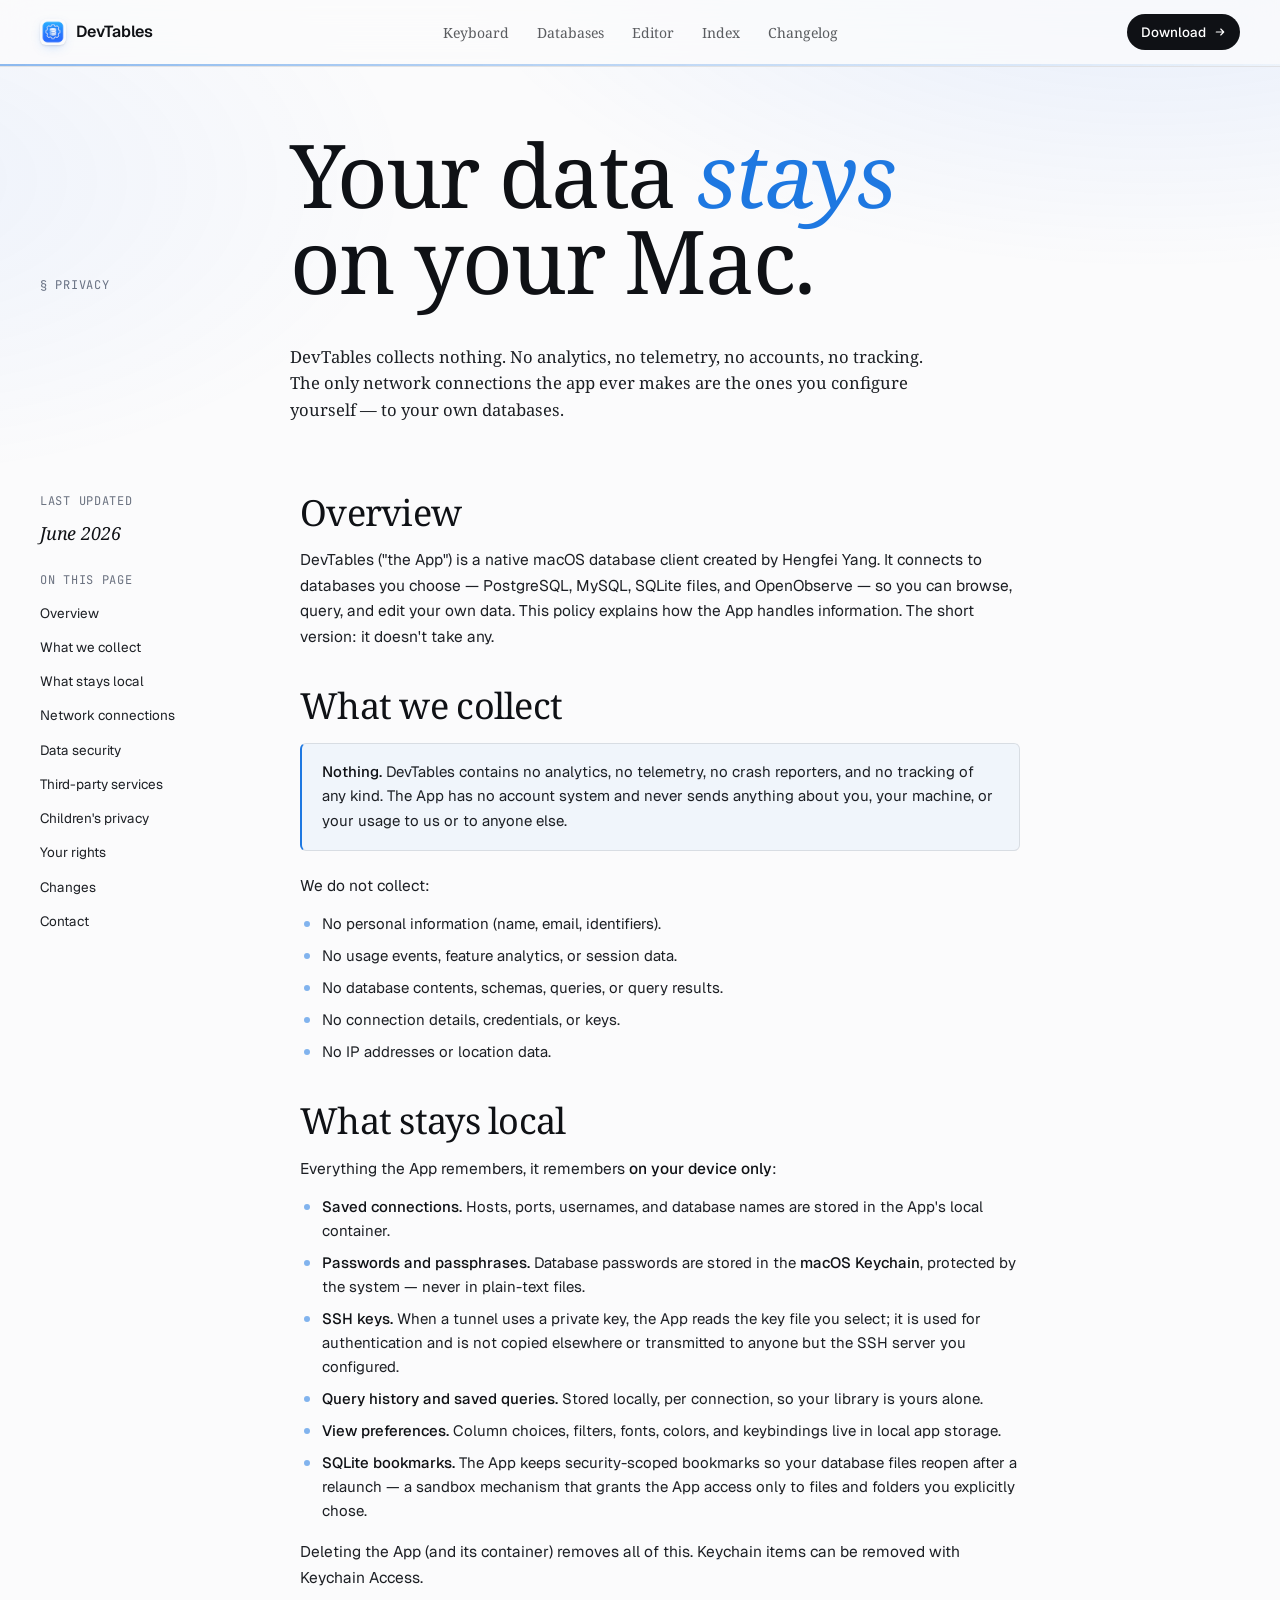
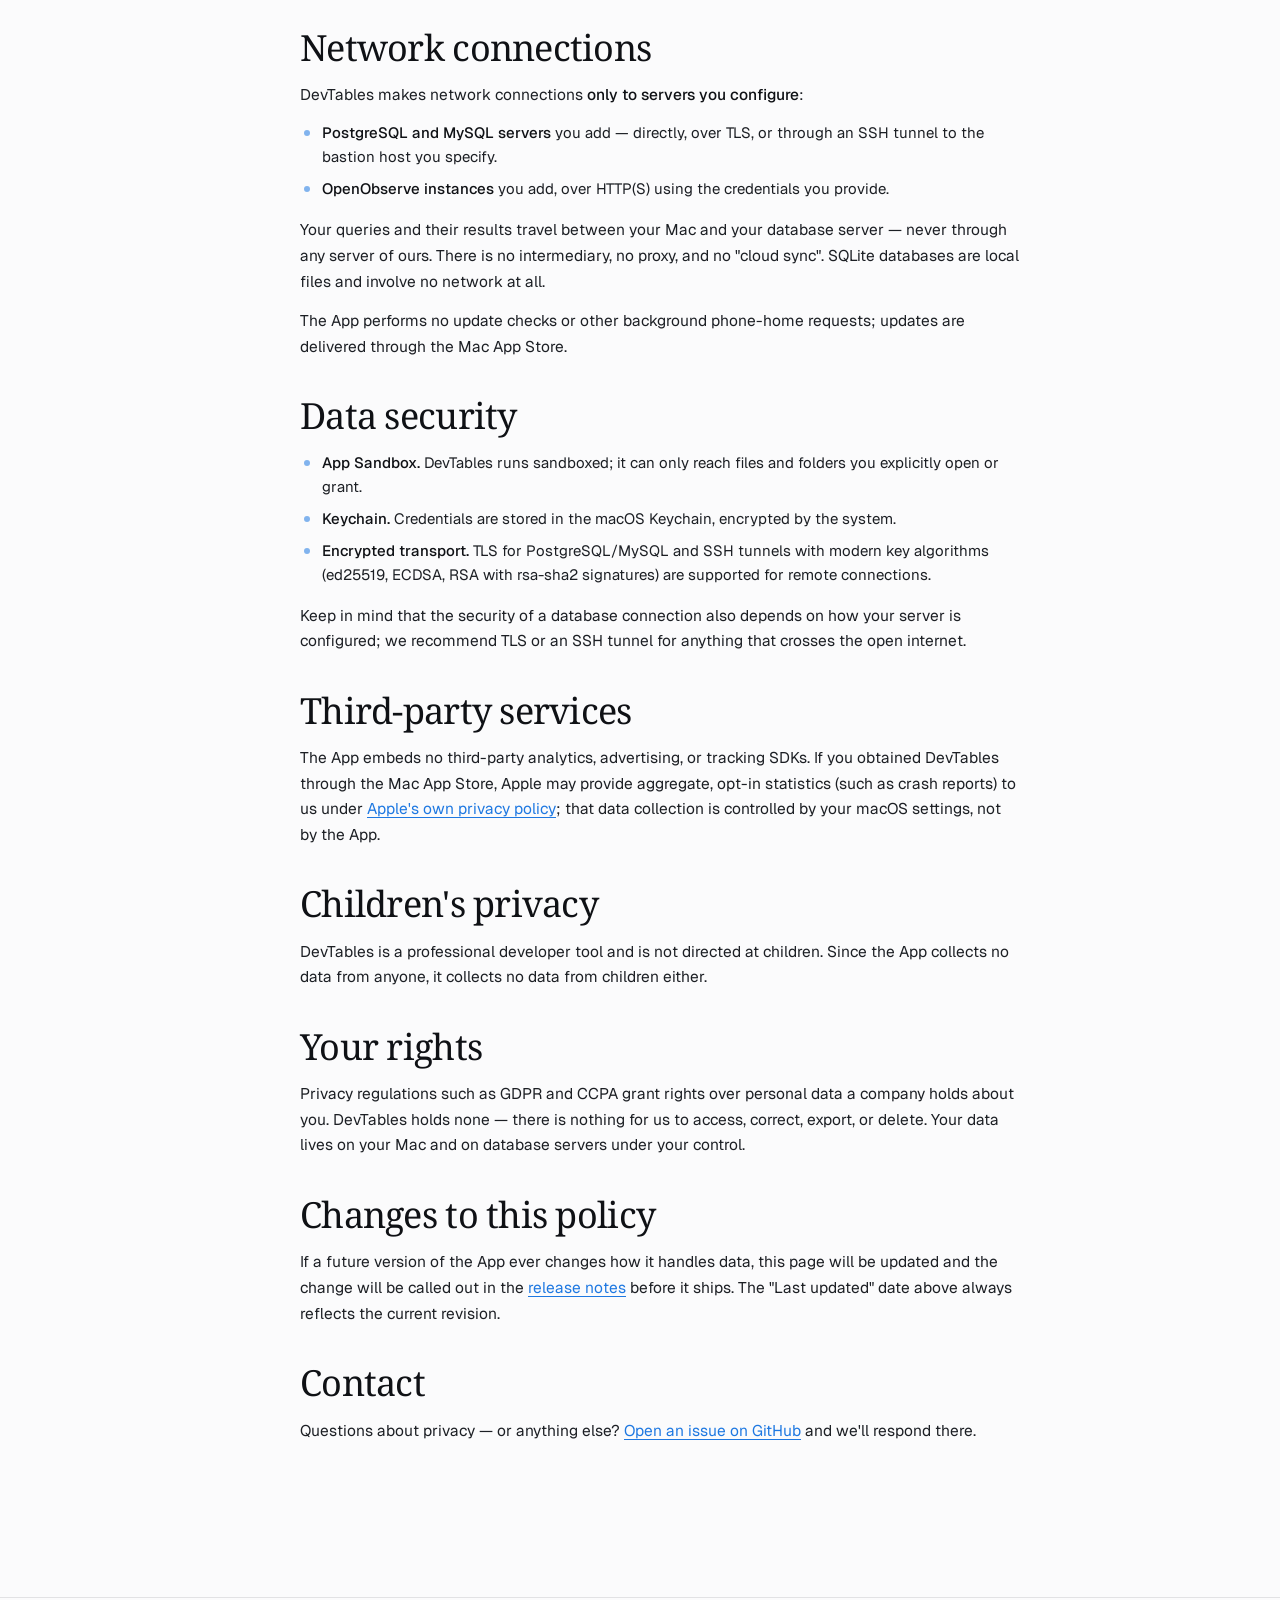
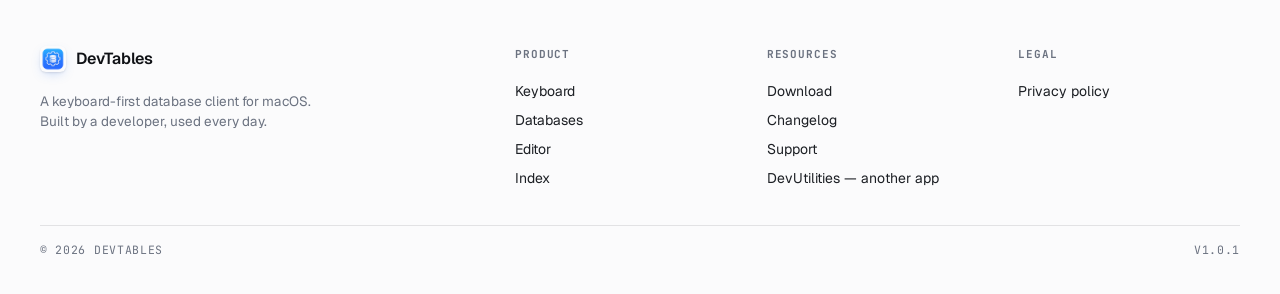
==== commit 5f74d09e: "update website" ====
--- a/privacy_policy.html
+++ b/privacy_policy.html
@@ -152,13 +152,14 @@
           <a href="index.html#keyboard">Keyboard</a>
           <a href="index.html#databases">Databases</a>
           <a href="index.html#editor">Editor</a>
-          <a href="index.html#download">Download</a>
+          <a href="index.html#features">Index</a>
         </div>
         <div>
           <h5>Resources</h5>
+          <a href="index.html#download">Download</a>
           <a href="release-notes.html">Changelog</a>
           <a href="https://github.com/hengfeiyang/DevTables/issues">Support</a>
-          <a href="https://apps.apple.com/app/devutilities/id6753612551">DevUtilities — our other app</a>
+          <a href="https://hengfeiyang.github.io/DevUtilities/">DevUtilities — another app</a>
         </div>
         <div>
           <h5>Legal</h5>
